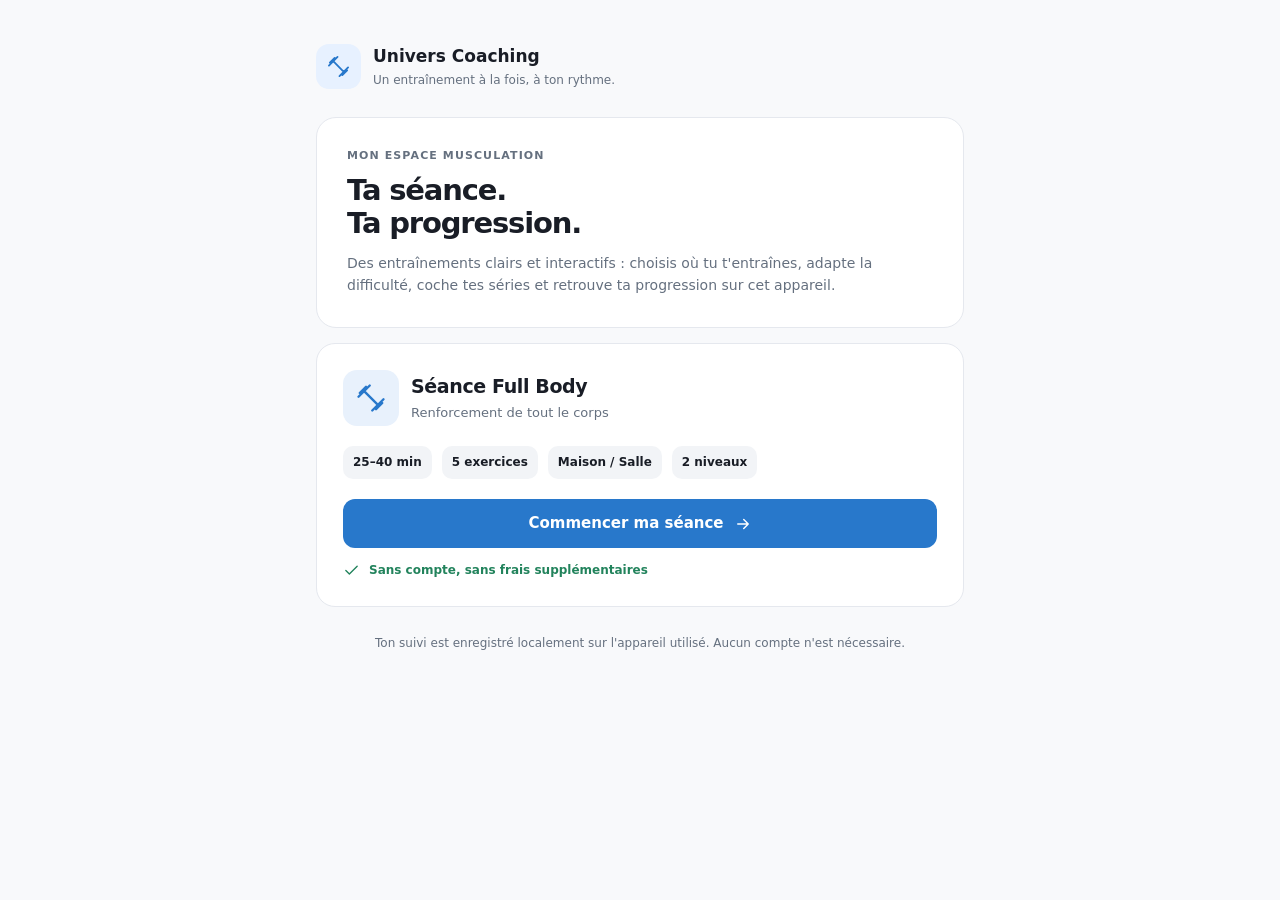
==== coaching/index.html @ c3741d0c "feat(coaching): ajouter coaching/index.html" ====
<!doctype html>
<html lang="fr">
<head>
  <meta charset="utf-8">
  <meta name="viewport" content="width=device-width, initial-scale=1, viewport-fit=cover">
  <meta name="theme-color" content="#f8f9fb">
  <meta name="description" content="Univers Coaching : séances de musculation interactives, progression et conseils accessibles sans abonnement.">
  <title>Univers Coaching — Mes séances</title>
  <style>
    :root{color-scheme:light;--bg:#f8f9fb;--paper:#fff;--ink:#191d26;--muted:#65707f;--line:#e5e8ee;--accent:#2878cb;--mint:#e6f5ed;--green:#22835c}
    *{box-sizing:border-box}html{font-family:Inter,ui-sans-serif,system-ui,-apple-system,"Segoe UI",Arial,sans-serif}body{margin:0;background:var(--bg);color:var(--ink);line-height:1.45}
    main{width:min(100%,680px);min-height:100dvh;margin:0 auto;padding:28px 16px 52px}
    .eyebrow{font-size:11px;font-weight:800;letter-spacing:.1em;color:var(--muted);text-transform:uppercase}
    .head{display:flex;align-items:center;gap:12px;margin-bottom:28px}.logo{width:45px;height:45px;border-radius:13px;display:grid;place-items:center;background:#e7f1ff;color:var(--accent)}
    svg{width:23px;height:23px;stroke:currentColor;stroke-width:1.9;fill:none;stroke-linecap:round;stroke-linejoin:round}.head h1{font-size:17px;margin:0}.head p{color:var(--muted);font-size:12px;margin:3px 0 0}
    .intro{border:1px solid var(--line);background:var(--paper);border-radius:20px;padding:23px 20px;margin-bottom:15px}
    h2{font-size:29px;letter-spacing:-.04em;line-height:1.14;margin:10px 0}p{margin:0}.intro>p:last-child{font-size:14px;color:var(--muted);line-height:1.6;margin-top:12px}
    .card{background:var(--paper);border:1px solid var(--line);border-radius:19px;padding:20px;margin-top:13px}
    .card-head{display:flex;align-items:center;gap:12px}.card-icon{width:56px;height:56px;display:grid;place-items:center;background:#e8f1fc;border-radius:14px;color:var(--accent);flex:none}.card-icon svg{width:30px;height:30px}.card h3{font-size:19px;letter-spacing:-.02em;margin:0}.sub{font-size:13px;color:var(--muted);margin-top:3px}
    .facts{display:flex;flex-wrap:wrap;gap:10px;margin:20px 0}.fact{font-size:12px;background:#f2f4f7;border-radius:10px;padding:8px 10px;font-weight:700}
    .cta{display:flex;align-items:center;justify-content:center;gap:10px;width:100%;min-height:49px;border-radius:12px;background:var(--accent);color:#fff;text-decoration:none;font-size:15px;font-weight:750;text-align:center;padding:12px}.cta svg{width:18px;height:18px}.cta:focus-visible{outline:3px solid #90bbeb;outline-offset:3px}.cta:hover{background:#1d65ae}
    .note{display:flex;gap:9px;align-items:center;margin-top:14px;color:var(--green);font-size:12px;font-weight:600}.note svg{width:17px;height:17px}.foot{font-size:12px;color:var(--muted);text-align:center;margin-top:28px}
    @media(min-width:600px){main{padding-top:44px}.intro{padding:30px}.card{padding:26px}}
    @media(prefers-reduced-motion:no-preference){.cta{transition:background .15s,transform .15s}.cta:active{transform:scale(.992)}}
  </style>
</head>
<body>
  <main>
    <header class="head">
      <span class="logo" aria-hidden="true"><svg viewBox="0 0 24 24"><path d="m6.5 6.5 11 11M3 8l5-5M16 21l5-5M2 11l9-9M13 22l9-9"/></svg></span>
      <div><h1>Univers Coaching</h1><p>Un entraînement à la fois, à ton rythme.</p></div>
    </header>
    <section class="intro">
      <p class="eyebrow">Mon espace musculation</p>
      <h2>Ta séance.<br>Ta progression.</h2>
      <p>Des entraînements clairs et interactifs : choisis où tu t'entraînes, adapte la difficulté, coche tes séries et retrouve ta progression sur cet appareil.</p>
    </section>
    <section class="card" aria-labelledby="session-title">
      <div class="card-head">
        <span class="card-icon" aria-hidden="true"><svg viewBox="0 0 24 24"><path d="m6.5 6.5 11 11M3 8l5-5M16 21l5-5M2 11l9-9M13 22l9-9"/></svg></span>
        <div><h3 id="session-title">Séance Full Body</h3><p class="sub">Renforcement de tout le corps</p></div>
      </div>
      <div class="facts"><span class="fact">25–40 min</span><span class="fact">5 exercices</span><span class="fact">Maison / Salle</span><span class="fact">2 niveaux</span></div>
      <a class="cta" href="./seance-musculation.html">Commencer ma séance <svg viewBox="0 0 24 24" aria-hidden="true"><path d="M5 12h14m-6-6 6 6-6 6"/></svg></a>
      <p class="note"><svg viewBox="0 0 24 24" aria-hidden="true"><path d="M20 6 9 17l-5-5"/></svg>Sans compte, sans frais supplémentaires</p>
    </section>
    <p class="foot">Ton suivi est enregistré localement sur l'appareil utilisé. Aucun compte n'est nécessaire.</p>
  </main>
</body>
</html>
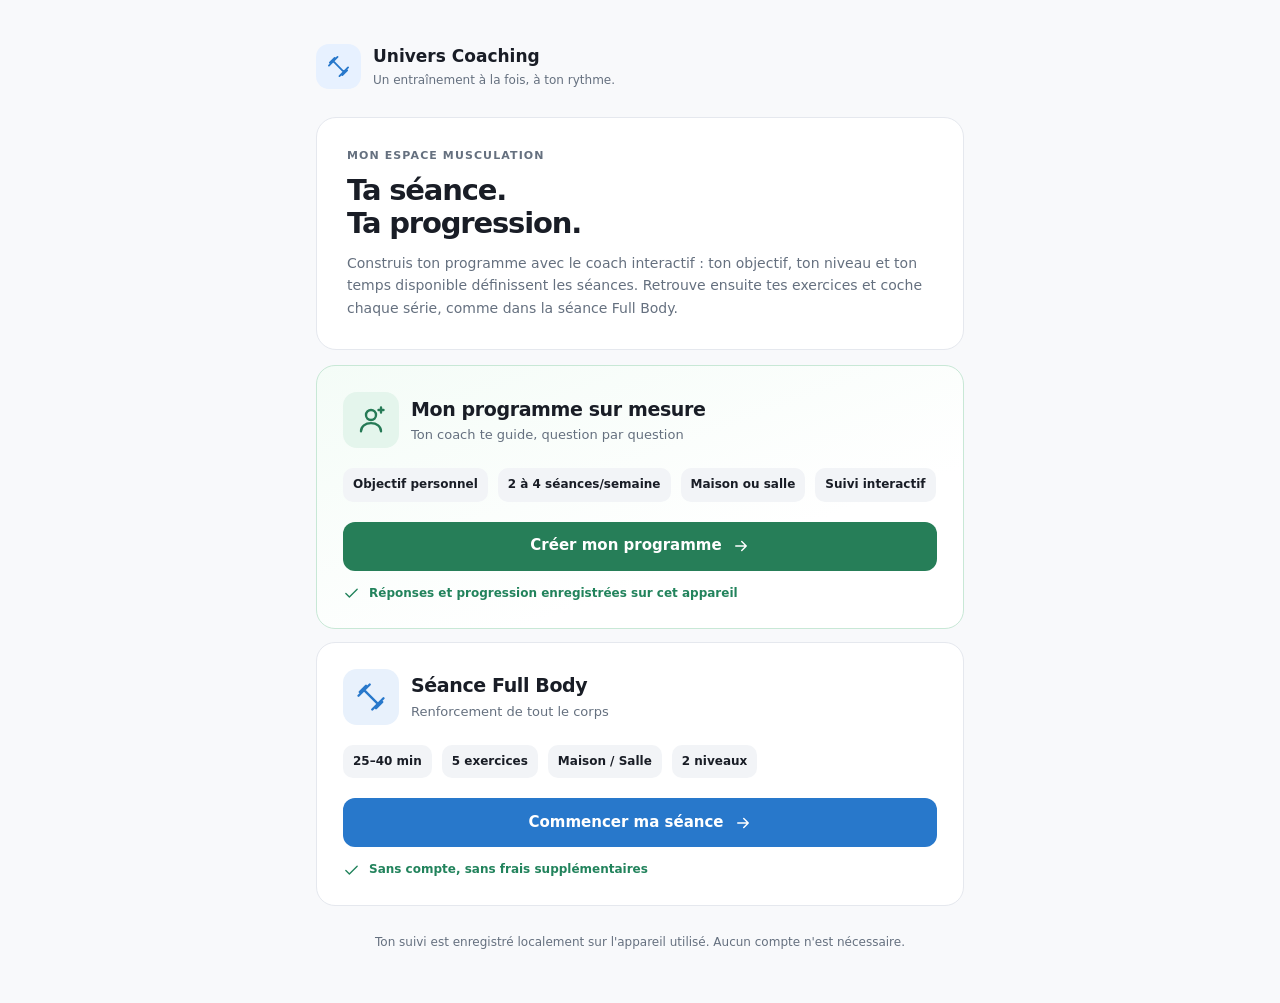
==== commit e56c9560: "feat(coaching): accès prioritaire au parcours personnalisé" ====
--- a/coaching/index.html
+++ b/coaching/index.html
@@ -33,7 +33,16 @@
     <section class="intro">
       <p class="eyebrow">Mon espace musculation</p>
       <h2>Ta séance.<br>Ta progression.</h2>
-      <p>Des entraînements clairs et interactifs : choisis où tu t'entraînes, adapte la difficulté, coche tes séries et retrouve ta progression sur cet appareil.</p>
+      <p>Construis ton programme avec le coach interactif : ton objectif, ton niveau et ton temps disponible définissent les séances. Retrouve ensuite tes exercices et coche chaque série, comme dans la séance Full Body.</p>
+    </section>
+    <section class="card" aria-labelledby="personal-title" style="border-color:#c8e8d6;background:linear-gradient(160deg,#f4fcf7,#fff 68%)">
+      <div class="card-head">
+        <span class="card-icon" aria-hidden="true" style="background:#e4f5ec;color:#267a56"><svg viewBox="0 0 24 24"><circle cx="12" cy="8" r="4"/><path d="M4 21c0-4 3.5-6.5 8-6.5s8 2.5 8 6.5M18 4h4M20 2v4"/></svg></span>
+        <div><h3 id="personal-title">Mon programme sur mesure</h3><p class="sub">Ton coach te guide, question par question</p></div>
+      </div>
+      <div class="facts"><span class="fact">Objectif personnel</span><span class="fact">2 à 4 séances/semaine</span><span class="fact">Maison ou salle</span><span class="fact">Suivi interactif</span></div>
+      <a class="cta" href="./programme-personnalise.html" style="background:#267e58">Créer mon programme <svg viewBox="0 0 24 24" aria-hidden="true"><path d="M5 12h14m-6-6 6 6-6 6"/></svg></a>
+      <p class="note"><svg viewBox="0 0 24 24" aria-hidden="true"><path d="M20 6 9 17l-5-5"/></svg>Réponses et progression enregistrées sur cet appareil</p>
     </section>
     <section class="card" aria-labelledby="session-title">
       <div class="card-head">
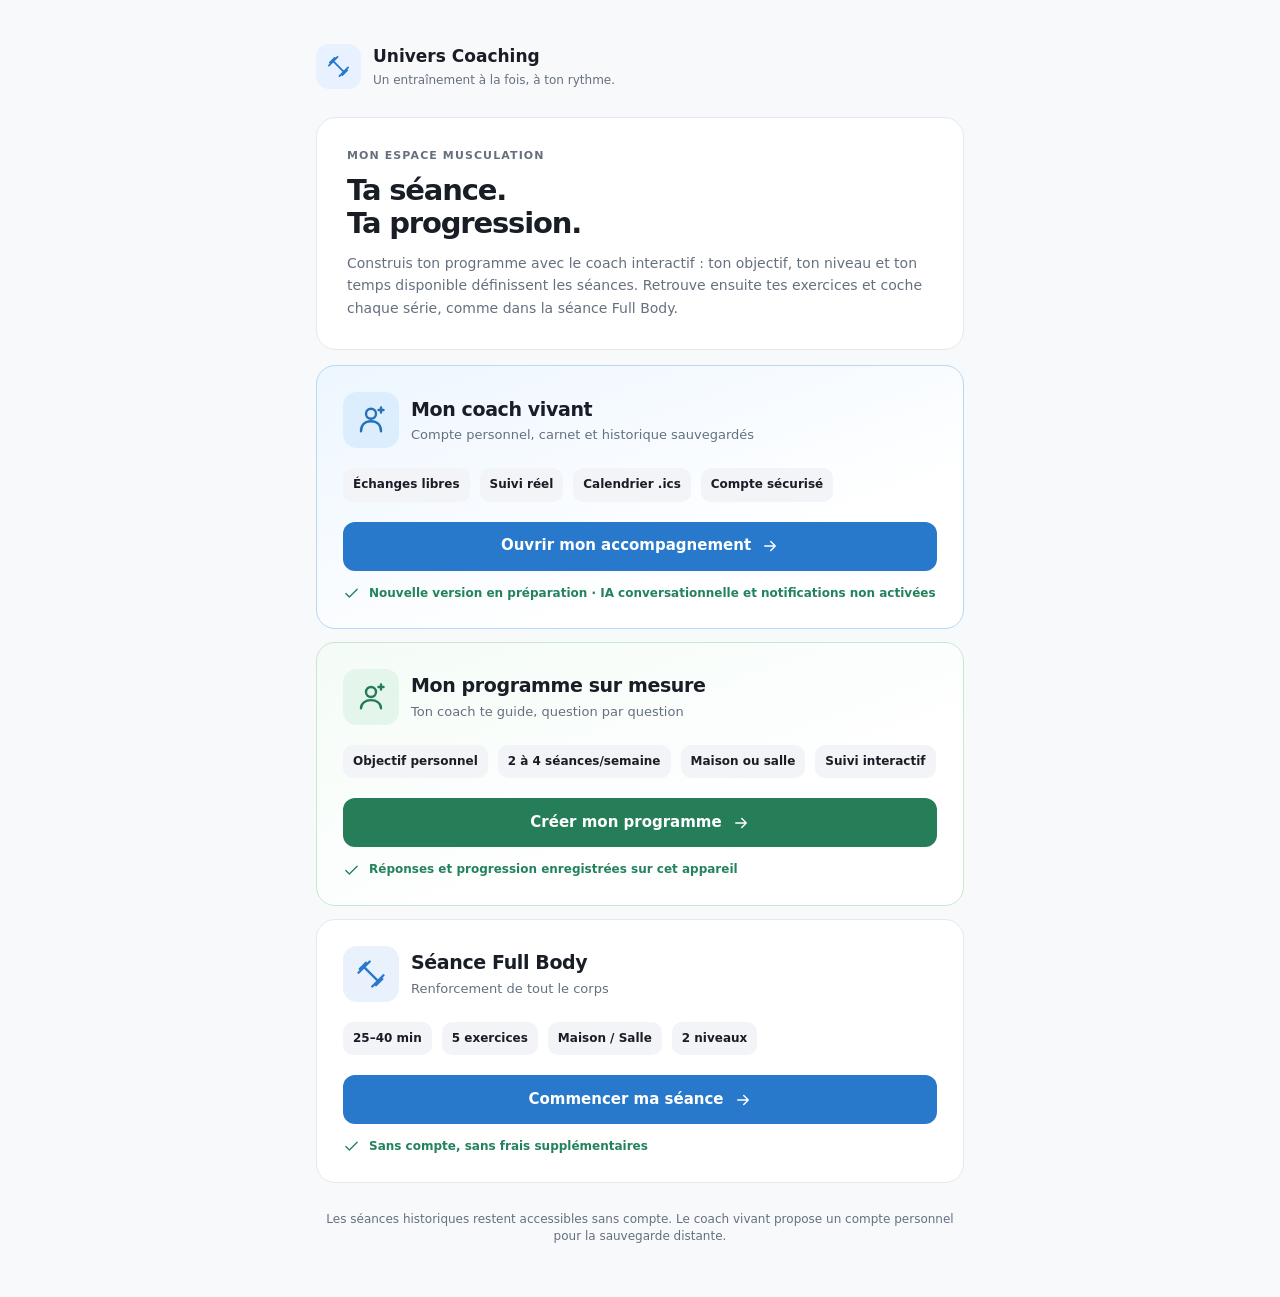
==== commit eb3ce5bf: "feat(coaching): entrée distincte vers coach vivant" ====
--- a/coaching/index.html
+++ b/coaching/index.html
@@ -35,6 +35,15 @@
       <h2>Ta séance.<br>Ta progression.</h2>
       <p>Construis ton programme avec le coach interactif : ton objectif, ton niveau et ton temps disponible définissent les séances. Retrouve ensuite tes exercices et coche chaque série, comme dans la séance Full Body.</p>
     </section>
+    <section class="card" aria-labelledby="living-title" style="border-color:#b9d8f4;background:linear-gradient(160deg,#edf6ff,#fff 70%)">
+      <div class="card-head">
+        <span class="card-icon" aria-hidden="true" style="background:#dceefe;color:#276fb6"><svg viewBox="0 0 24 24"><circle cx="12" cy="7" r="4"/><path d="M4 21c0-5 3-8 8-8s8 3 8 8M18 4h4M20 2v4"/></svg></span>
+        <div><h3 id="living-title">Mon coach vivant</h3><p class="sub">Compte personnel, carnet et historique sauvegardés</p></div>
+      </div>
+      <div class="facts"><span class="fact">Échanges libres</span><span class="fact">Suivi réel</span><span class="fact">Calendrier .ics</span><span class="fact">Compte sécurisé</span></div>
+      <a class="cta" href="./coach-vivant.html">Ouvrir mon accompagnement <svg viewBox="0 0 24 24" aria-hidden="true"><path d="M5 12h14m-6-6 6 6-6 6"/></svg></a>
+      <p class="note"><svg viewBox="0 0 24 24" aria-hidden="true"><path d="M20 6 9 17l-5-5"/></svg>Nouvelle version en préparation · IA conversationnelle et notifications non activées</p>
+    </section>
     <section class="card" aria-labelledby="personal-title" style="border-color:#c8e8d6;background:linear-gradient(160deg,#f4fcf7,#fff 68%)">
       <div class="card-head">
         <span class="card-icon" aria-hidden="true" style="background:#e4f5ec;color:#267a56"><svg viewBox="0 0 24 24"><circle cx="12" cy="8" r="4"/><path d="M4 21c0-4 3.5-6.5 8-6.5s8 2.5 8 6.5M18 4h4M20 2v4"/></svg></span>
@@ -53,7 +62,7 @@
       <a class="cta" href="./seance-musculation.html">Commencer ma séance <svg viewBox="0 0 24 24" aria-hidden="true"><path d="M5 12h14m-6-6 6 6-6 6"/></svg></a>
       <p class="note"><svg viewBox="0 0 24 24" aria-hidden="true"><path d="M20 6 9 17l-5-5"/></svg>Sans compte, sans frais supplémentaires</p>
     </section>
-    <p class="foot">Ton suivi est enregistré localement sur l'appareil utilisé. Aucun compte n'est nécessaire.</p>
+    <p class="foot">Les séances historiques restent accessibles sans compte. Le coach vivant propose un compte personnel pour la sauvegarde distante.</p>
   </main>
 </body>
 </html>
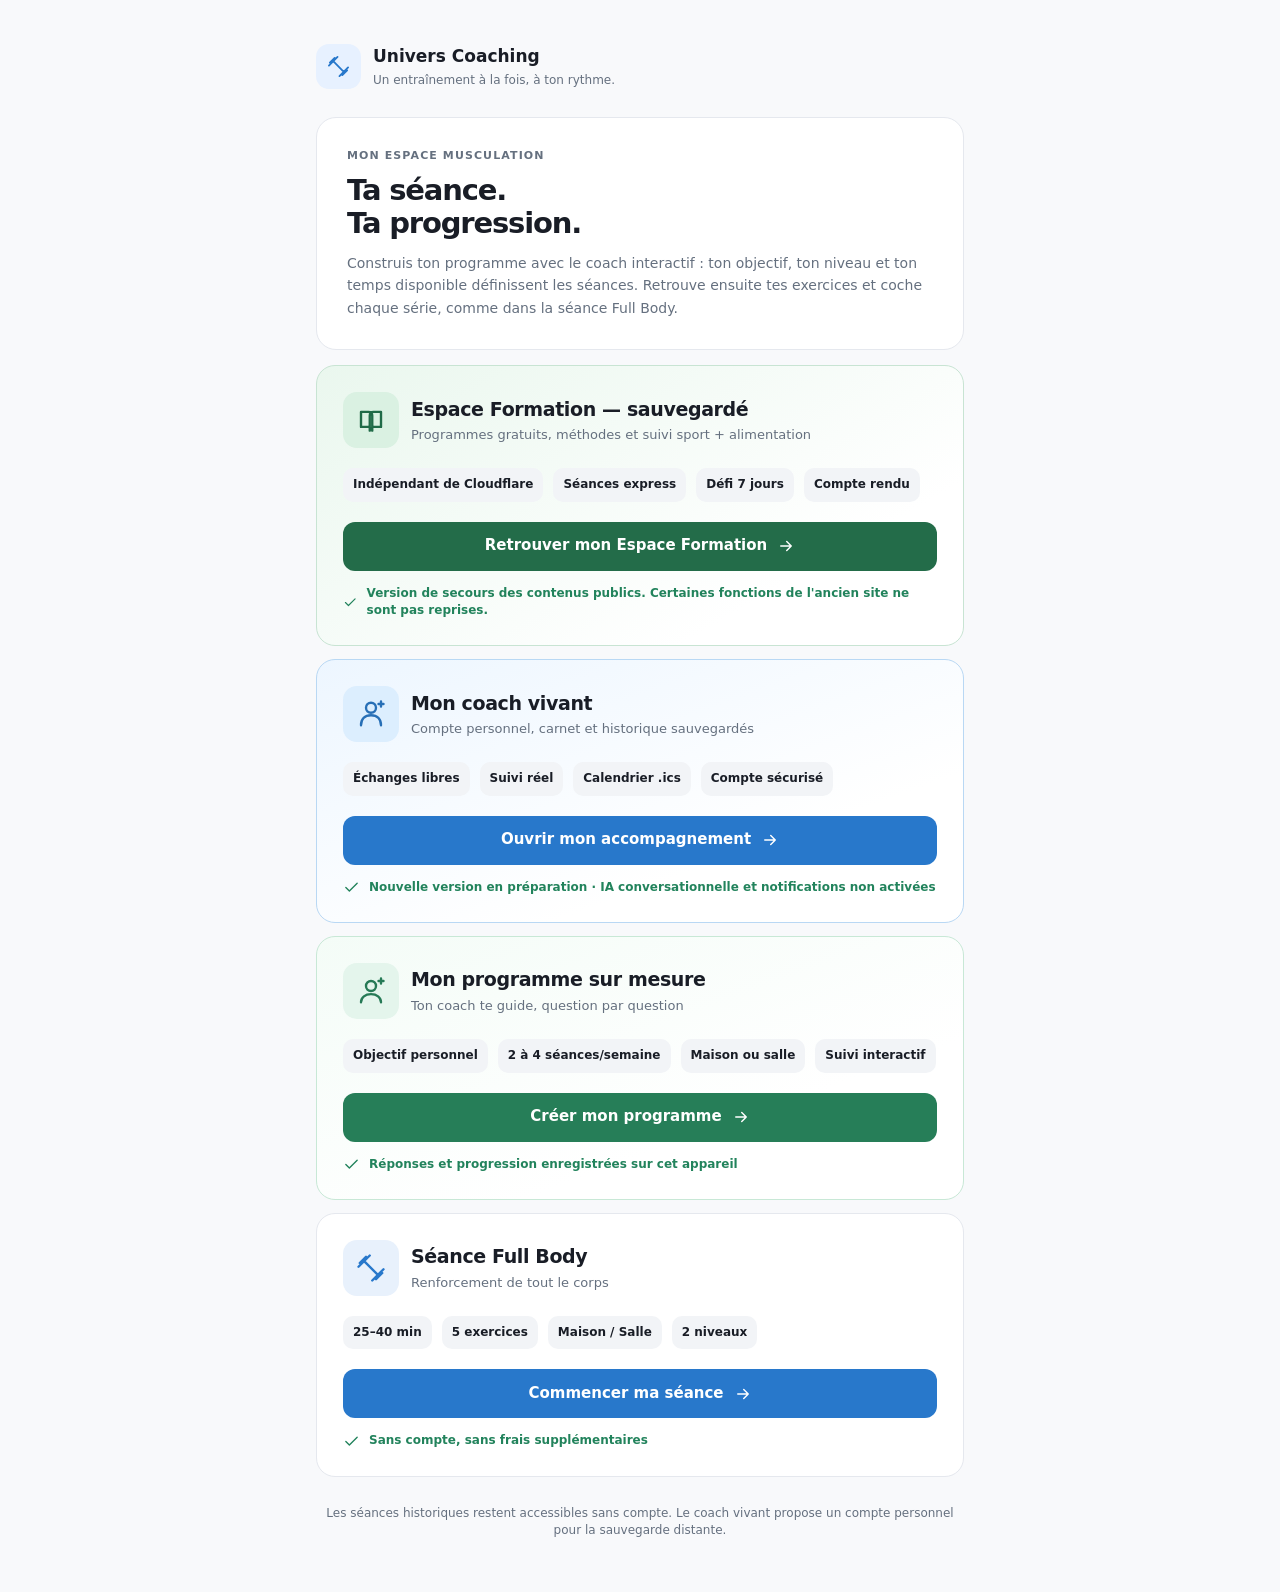
==== commit da5a4d61: "feat(coaching): accès direct à la sauvegarde de l'Espace Formation depuis l'accueil" ====
--- a/coaching/index.html
+++ b/coaching/index.html
@@ -35,6 +35,15 @@
       <h2>Ta séance.<br>Ta progression.</h2>
       <p>Construis ton programme avec le coach interactif : ton objectif, ton niveau et ton temps disponible définissent les séances. Retrouve ensuite tes exercices et coche chaque série, comme dans la séance Full Body.</p>
     </section>
+    <section class="card" aria-labelledby="formation-title" style="border-color:#c8e4d3;background:linear-gradient(150deg,#eaf7ee,#fff 75%)">
+      <div class="card-head">
+        <span class="card-icon" aria-hidden="true" style="background:#daf1e2;color:#206b48"><svg viewBox="0 0 24 24"><path d="M4 5.5h6c2 0 3 1 3 3v12c0-2-1.5-3-3.5-3H4zM20 5.5h-6c-2 0-3 1-3 3v12c0-2 1.5-3 3.5-3H20z"/></svg></span>
+        <div><h3 id="formation-title">Espace Formation — sauvegardé</h3><p class="sub">Programmes gratuits, méthodes et suivi sport + alimentation</p></div>
+      </div>
+      <div class="facts"><span class="fact">Indépendant de Cloudflare</span><span class="fact">Séances express</span><span class="fact">Défi 7 jours</span><span class="fact">Compte rendu</span></div>
+      <a class="cta" href="./formation/" style="background:#236c49">Retrouver mon Espace Formation <svg viewBox="0 0 24 24" aria-hidden="true"><path d="M5 12h14m-6-6 6 6-6 6"/></svg></a>
+      <p class="note"><svg viewBox="0 0 24 24" aria-hidden="true"><path d="M20 6 9 17l-5-5"/></svg>Version de secours des contenus publics. Certaines fonctions de l'ancien site ne sont pas reprises.</p>
+    </section>
     <section class="card" aria-labelledby="living-title" style="border-color:#b9d8f4;background:linear-gradient(160deg,#edf6ff,#fff 70%)">
       <div class="card-head">
         <span class="card-icon" aria-hidden="true" style="background:#dceefe;color:#276fb6"><svg viewBox="0 0 24 24"><circle cx="12" cy="7" r="4"/><path d="M4 21c0-5 3-8 8-8s8 3 8 8M18 4h4M20 2v4"/></svg></span>
